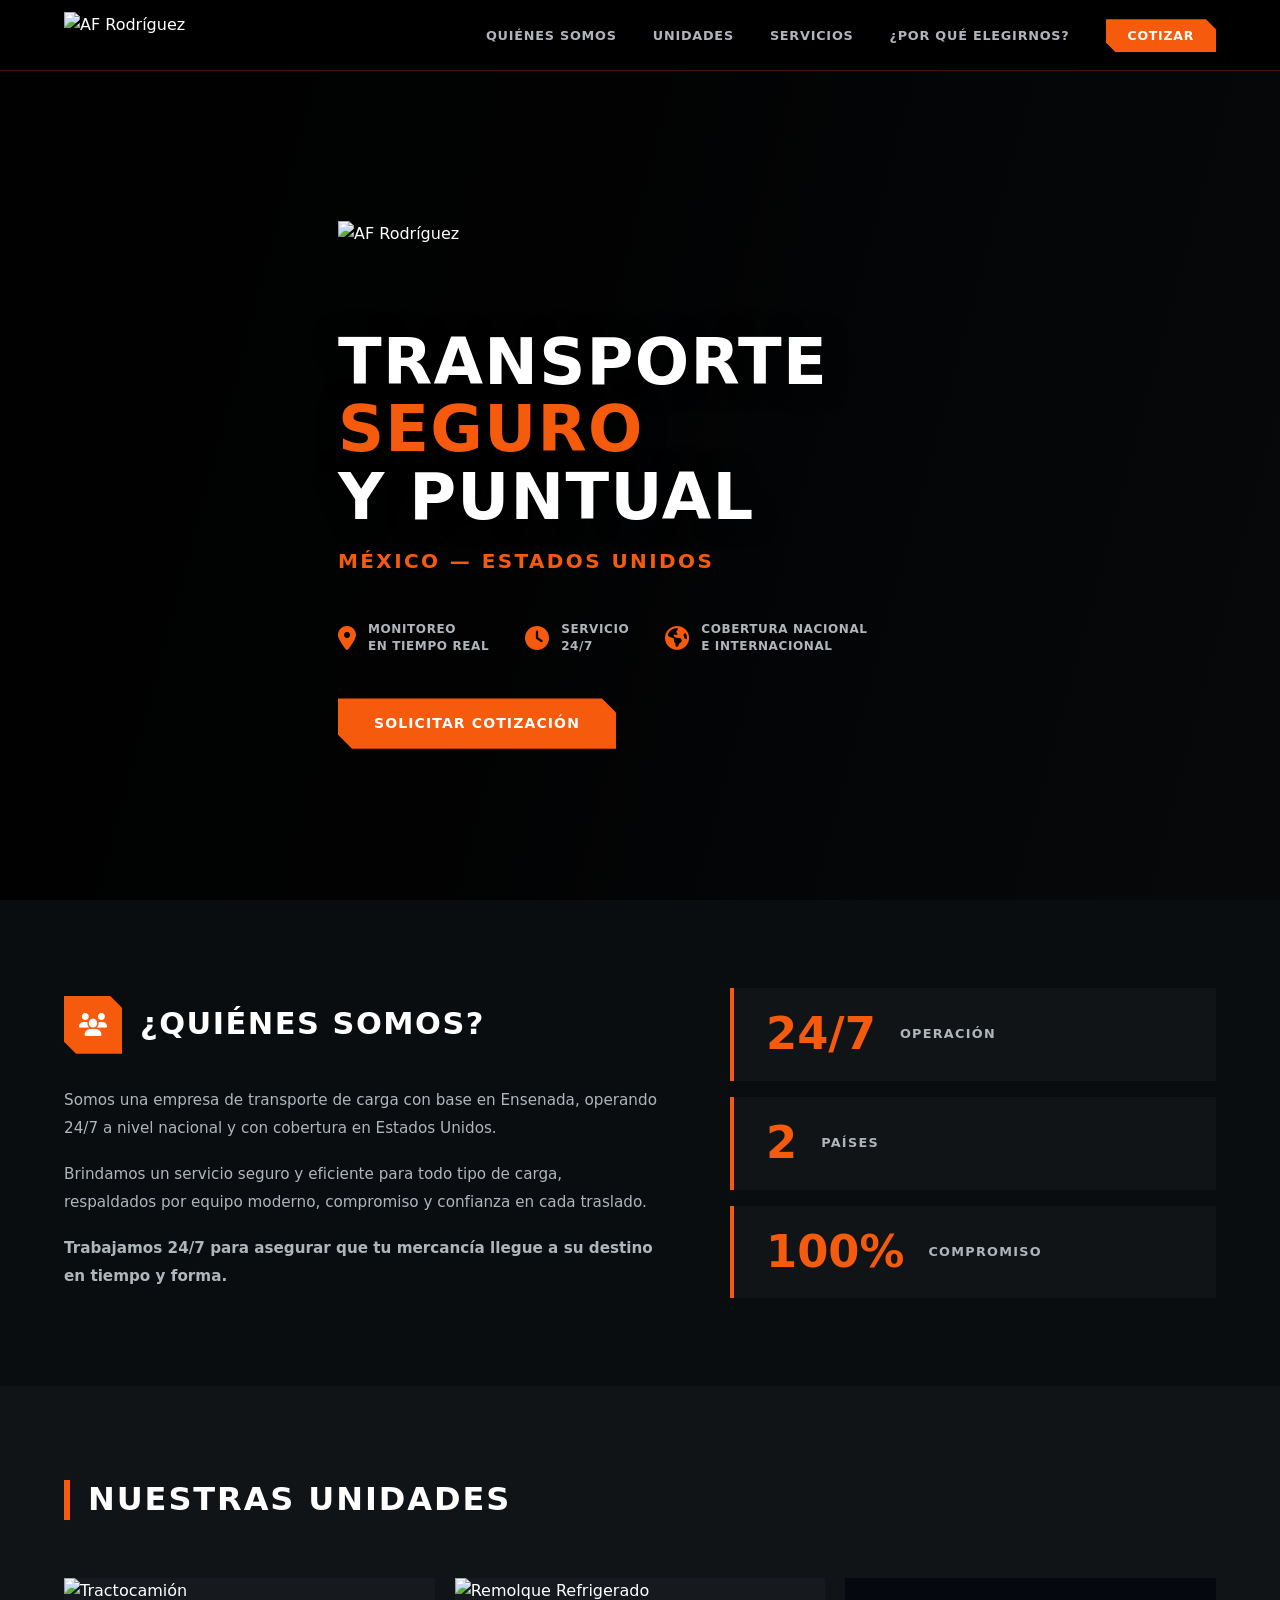
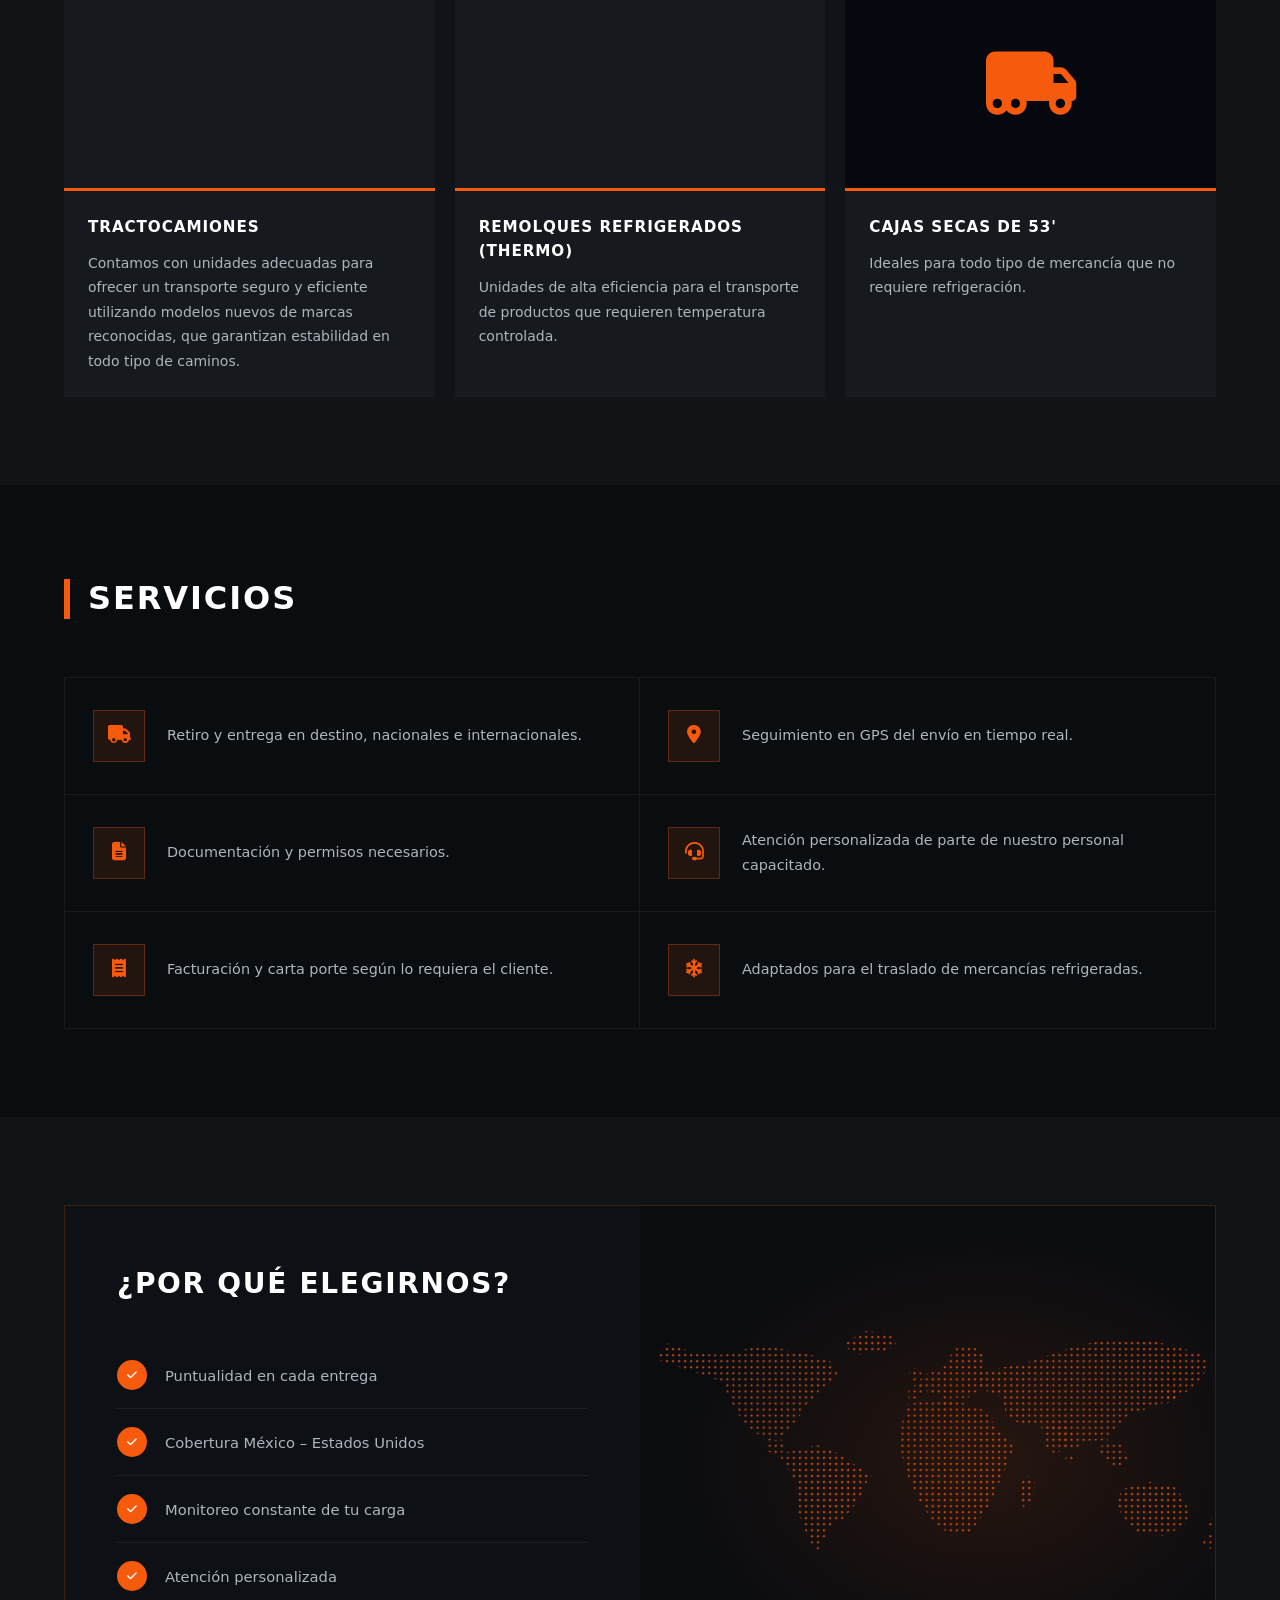
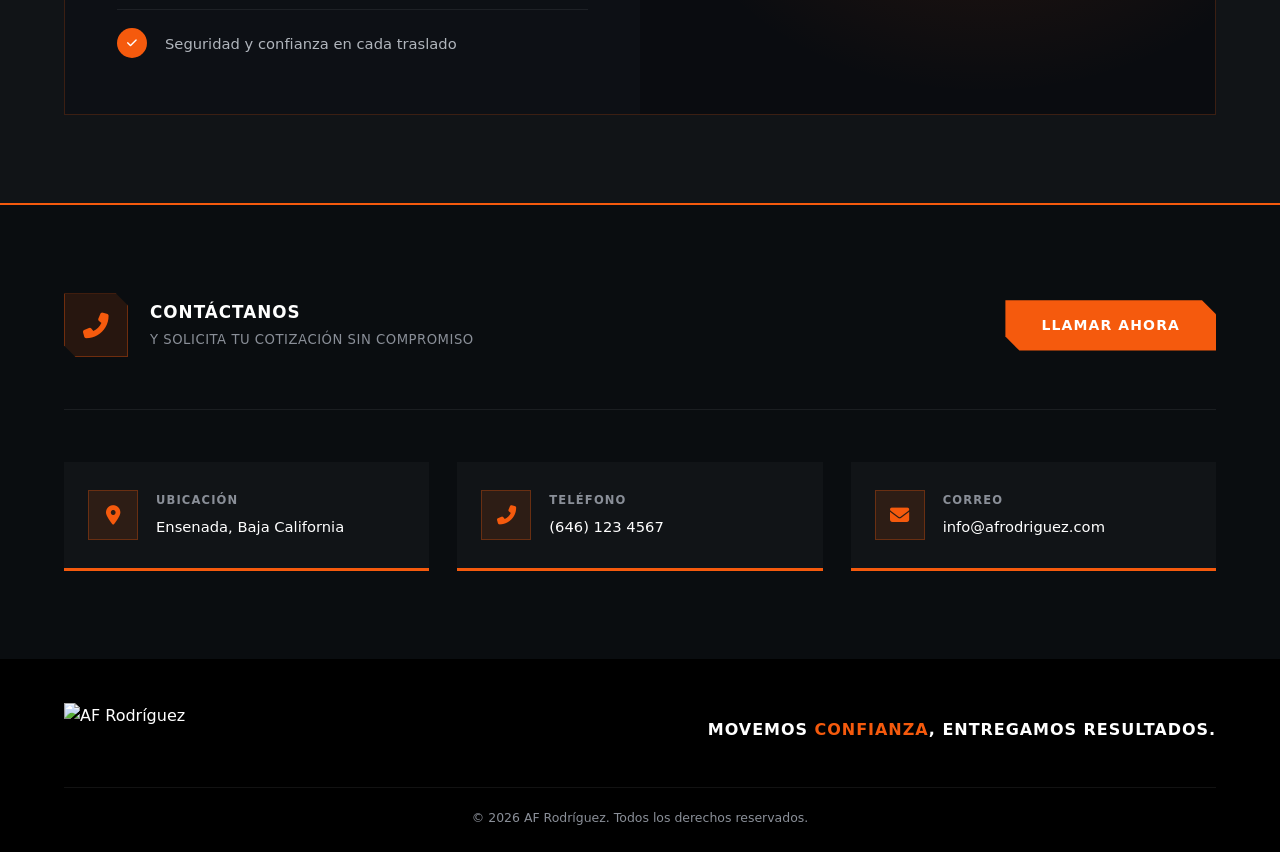
==== index.html @ e8636168 "Initial commit: landing page AF Rodríguez" ====
<!DOCTYPE html>
<html lang="es">
<head>
    <meta charset="UTF-8">
    <meta name="viewport" content="width=device-width, initial-scale=1.0">
    <title>AF Rodríguez — Transporte de Carga</title>
    <link rel="stylesheet" href="css/styles.css">
    <link rel="stylesheet" href="https://cdnjs.cloudflare.com/ajax/libs/font-awesome/6.5.0/css/all.min.css">
</head>
<body>

    <!-- NAVBAR -->
    <nav class="navbar" id="navbar">
        <div class="nav-container">
            <a href="#inicio" class="nav-logo">
                <img src="img/Logo.jpeg" alt="AF Rodríguez">
            </a>
            <button class="hamburger" id="hamburger" aria-label="Menú">
                <span></span>
                <span></span>
                <span></span>
            </button>
            <ul class="nav-links" id="navLinks">
                <li><a href="#nosotros">Quiénes Somos</a></li>
                <li><a href="#unidades">Unidades</a></li>
                <li><a href="#servicios">Servicios</a></li>
                <li><a href="#porque">¿Por qué elegirnos?</a></li>
                <li><a href="#contacto" class="nav-cta">Cotizar</a></li>
            </ul>
        </div>
    </nav>

    <!-- MOBILE DRAWER -->
    <div class="drawer-overlay" id="drawerOverlay"></div>
    <div class="drawer" id="drawer">
        <div class="drawer-header">
            <img src="img/Logo.jpeg" alt="AF Rodríguez" class="drawer-logo">
            <button class="drawer-close" id="drawerClose" aria-label="Cerrar menú">
                <i class="fas fa-times"></i>
            </button>
        </div>
        <nav class="drawer-nav">
            <a href="#inicio" class="drawer-link">Inicio</a>
            <a href="#nosotros" class="drawer-link">Quiénes Somos</a>
            <a href="#unidades" class="drawer-link">Unidades</a>
            <a href="#servicios" class="drawer-link">Servicios</a>
            <a href="#porque" class="drawer-link">¿Por qué elegirnos?</a>
        </nav>
        <div class="drawer-cta">
            <a href="#contacto" class="drawer-btn">Contacto</a>
        </div>
        <div class="drawer-social">
            <a href="tel:+16461234567" class="drawer-social-icon" aria-label="Teléfono">
                <i class="fas fa-phone"></i>
            </a>
            <a href="#" class="drawer-social-icon" aria-label="Instagram">
                <i class="fab fa-instagram"></i>
            </a>
            <a href="https://wa.me/16461234567" class="drawer-social-icon" aria-label="WhatsApp">
                <i class="fab fa-whatsapp"></i>
            </a>
        </div>
    </div>

    <!-- HERO -->
    <section class="hero" id="inicio">
        <img src="img/Camion_1.jpeg" alt="AF Rodríguez Transporte" class="hero-img">
        <div class="hero-overlay"></div>
        <div class="hero-content">
            <img src="img/Logo.jpeg" alt="AF Rodríguez" class="hero-logo fade-in">
            <h1 class="fade-in">TRANSPORTE <span class="text-orange">SEGURO</span><br>Y PUNTUAL</h1>
            <p class="hero-subtitle fade-in">México — Estados Unidos</p>
            <div class="hero-badges fade-in">
                <div class="hero-badge">
                    <i class="fas fa-map-marker-alt"></i>
                    <span>Monitoreo<br>en Tiempo Real</span>
                </div>
                <div class="hero-badge">
                    <i class="fas fa-clock"></i>
                    <span>Servicio<br>24/7</span>
                </div>
                <div class="hero-badge">
                    <i class="fas fa-globe-americas"></i>
                    <span>Cobertura Nacional<br>e Internacional</span>
                </div>
            </div>
            <a href="#contacto" class="btn-orange fade-in">Solicitar Cotización</a>
        </div>
    </section>

    <!-- QUIÉNES SOMOS -->
    <section class="section nosotros" id="nosotros">
        <div class="container">
            <div class="nosotros-grid">
                <div class="nosotros-text fade-in">
                    <div class="section-tag">
                        <div class="tag-icon"><i class="fas fa-users"></i></div>
                        <h2>¿QUIÉNES SOMOS?</h2>
                    </div>
                    <p>Somos una empresa de transporte de carga con base en Ensenada, operando 24/7 a nivel nacional y con cobertura en Estados Unidos.</p>
                    <p>Brindamos un servicio seguro y eficiente para todo tipo de carga, respaldados por equipo moderno, compromiso y confianza en cada traslado.</p>
                    <p class="text-orange"><strong>Trabajamos 24/7 para asegurar que tu mercancía llegue a su destino en tiempo y forma.</strong></p>
                </div>
                <div class="nosotros-stats fade-in">
                    <div class="stat-card">
                        <span class="stat-number">24/7</span>
                        <span class="stat-label">Operación</span>
                    </div>
                    <div class="stat-card">
                        <span class="stat-number">2</span>
                        <span class="stat-label">Países</span>
                    </div>
                    <div class="stat-card">
                        <span class="stat-number">100%</span>
                        <span class="stat-label">Compromiso</span>
                    </div>
                </div>
            </div>
        </div>
    </section>

    <!-- NUESTRAS UNIDADES -->
    <section class="section unidades" id="unidades">
        <div class="container">
            <div class="section-header-line fade-in">
                <span class="orange-bar"></span>
                <h2>NUESTRAS UNIDADES</h2>
            </div>
            <div class="unidades-grid">
                <div class="unidad-card fade-in">
                    <div class="unidad-img">
                        <img src="img/Camion_1.jpeg" alt="Tractocamión">
                    </div>
                    <div class="unidad-body">
                        <h3>TRACTOCAMIONES</h3>
                        <p>Contamos con unidades adecuadas para ofrecer un transporte seguro y eficiente utilizando modelos nuevos de marcas reconocidas, que garantizan estabilidad en todo tipo de caminos.</p>
                    </div>
                </div>
                <div class="unidad-card fade-in">
                    <div class="unidad-img">
                        <img src="img/Camion_2.jpeg" alt="Remolque Refrigerado">
                    </div>
                    <div class="unidad-body">
                        <h3>REMOLQUES REFRIGERADOS (THERMO)</h3>
                        <p>Unidades de alta eficiencia para el transporte de productos que requieren temperatura controlada.</p>
                    </div>
                </div>
                <div class="unidad-card fade-in">
                    <div class="unidad-img unidad-img-dark">
                        <i class="fas fa-truck-moving"></i>
                    </div>
                    <div class="unidad-body">
                        <h3>CAJAS SECAS DE 53'</h3>
                        <p>Ideales para todo tipo de mercancía que no requiere refrigeración.</p>
                    </div>
                </div>
            </div>
        </div>
    </section>

    <!-- SERVICIOS -->
    <section class="section servicios" id="servicios">
        <div class="container">
            <div class="section-header-line fade-in">
                <span class="orange-bar"></span>
                <h2>SERVICIOS</h2>
            </div>
            <div class="servicios-grid">
                <div class="servicio-item fade-in">
                    <div class="servicio-icon-wrap"><i class="fas fa-truck"></i></div>
                    <p>Retiro y entrega en destino, nacionales e internacionales.</p>
                </div>
                <div class="servicio-item fade-in">
                    <div class="servicio-icon-wrap"><i class="fas fa-map-marker-alt"></i></div>
                    <p>Seguimiento en GPS del envío en tiempo real.</p>
                </div>
                <div class="servicio-item fade-in">
                    <div class="servicio-icon-wrap"><i class="fas fa-file-alt"></i></div>
                    <p>Documentación y permisos necesarios.</p>
                </div>
                <div class="servicio-item fade-in">
                    <div class="servicio-icon-wrap"><i class="fas fa-headset"></i></div>
                    <p>Atención personalizada de parte de nuestro personal capacitado.</p>
                </div>
                <div class="servicio-item fade-in">
                    <div class="servicio-icon-wrap"><i class="fas fa-receipt"></i></div>
                    <p>Facturación y carta porte según lo requiera el cliente.</p>
                </div>
                <div class="servicio-item fade-in">
                    <div class="servicio-icon-wrap"><i class="fas fa-snowflake"></i></div>
                    <p>Adaptados para el traslado de mercancías refrigeradas.</p>
                </div>
            </div>
        </div>
    </section>

    <!-- POR QUÉ ELEGIRNOS -->
    <section class="section porque" id="porque">
        <div class="container">
            <div class="porque-card fade-in">
                <div class="porque-left">
                    <h2>¿POR QUÉ ELEGIRNOS?</h2>
                    <ul class="porque-list">
                        <li>
                            <span class="check-icon"><i class="fas fa-check"></i></span>
                            <span>Puntualidad en cada entrega</span>
                        </li>
                        <li>
                            <span class="check-icon"><i class="fas fa-check"></i></span>
                            <span>Cobertura México – Estados Unidos</span>
                        </li>
                        <li>
                            <span class="check-icon"><i class="fas fa-check"></i></span>
                            <span>Monitoreo constante de tu carga</span>
                        </li>
                        <li>
                            <span class="check-icon"><i class="fas fa-check"></i></span>
                            <span>Atención personalizada</span>
                        </li>
                        <li>
                            <span class="check-icon"><i class="fas fa-check"></i></span>
                            <span>Seguridad y confianza en cada traslado</span>
                        </li>
                    </ul>
                </div>
                <div class="porque-right">
                    <div class="map-glow"></div>
                    <svg class="world-map" viewBox="0 0 1000 500" xmlns="http://www.w3.org/2000/svg" aria-hidden="true">
                        <defs>
                            <pattern id="dotPattern" x="0" y="0" width="10" height="10" patternUnits="userSpaceOnUse">
                                <circle cx="3" cy="3" r="2" fill="#f55a0d"/>
                            </pattern>
                        </defs>
                        <!-- North America -->
                        <path fill="url(#dotPattern)" d="M42,78 L64,53 L111,70 L155,72 L222,56 L300,72 L333,83 L347,106 L319,128 L295,155 L277,181 L255,206 L230,215 L208,200 L195,190 L172,158 L155,117 Z"/>
                        <!-- Central America bridge -->
                        <path fill="url(#dotPattern)" d="M230,215 L252,212 L262,228 L248,238 L228,232 Z"/>
                        <!-- South America -->
                        <path fill="url(#dotPattern)" d="M248,238 L278,228 L314,222 L341,233 L402,272 L394,283 L380,314 L355,344 L339,347 L311,400 L295,372 L280,333 L275,280 L260,256 Z"/>
                        <!-- Greenland -->
                        <path fill="url(#dotPattern)" d="M355,56 L389,33 L430,36 L444,56 L416,69 L375,72 Z"/>
                        <!-- UK/Ireland -->
                        <path fill="url(#dotPattern)" d="M463,100 L478,92 L486,106 L472,117 Z"/>
                        <!-- Europe (main) -->
                        <path fill="url(#dotPattern)" d="M475,128 L486,106 L505,100 L520,92 L540,62 L568,58 L590,70 L586,83 L583,100 L592,117 L583,128 L561,144 L544,144 L520,135 L500,136 L486,128 Z"/>
                        <!-- Iberian Peninsula -->
                        <path fill="url(#dotPattern)" d="M463,128 L478,120 L490,128 L478,148 L463,148 Z"/>
                        <!-- Italian/Balkan peninsula -->
                        <path fill="url(#dotPattern)" d="M519,136 L533,136 L536,155 L525,162 L514,152 Z"/>
                        <!-- Africa -->
                        <path fill="url(#dotPattern)" d="M460,155 L490,148 L540,148 L589,164 L619,208 L641,219 L625,256 L611,289 L597,320 L565,368 L535,372 L505,350 L480,314 L458,264 L448,222 L453,180 Z"/>
                        <!-- Madagascar -->
                        <path fill="url(#dotPattern)" d="M648,286 L660,272 L672,283 L670,316 L654,325 L645,308 Z"/>
                        <!-- Asia (main body) -->
                        <path fill="url(#dotPattern)" d="M583,100 L625,92 L666,83 L740,58 L777,50 L870,50 L944,69 L960,88 L944,120 L908,144 L869,158 L827,172 L805,195 L791,214 L764,214 L727,233 L705,200 L682,188 L652,188 L625,175 L619,144 L583,128 Z"/>
                        <!-- Indian subcontinent -->
                        <path fill="url(#dotPattern)" d="M682,188 L708,183 L722,183 L735,205 L722,228 L705,236 L688,222 Z"/>
                        <!-- Southeast Asia / Indochina -->
                        <path fill="url(#dotPattern)" d="M791,214 L816,220 L827,244 L810,261 L789,248 L778,228 Z"/>
                        <!-- Japan -->
                        <path fill="url(#dotPattern)" d="M883,136 L895,125 L908,133 L906,148 L891,153 Z"/>
                        <!-- Sri Lanka -->
                        <path fill="url(#dotPattern)" d="M722,244 L730,236 L736,244 L730,255 Z"/>
                        <!-- Australia -->
                        <path fill="url(#dotPattern)" d="M816,295 L864,283 L905,292 L922,316 L930,344 L916,358 L885,372 L847,369 L820,347 L808,319 Z"/>
                        <!-- New Zealand (North) -->
                        <path fill="url(#dotPattern)" d="M958,355 L966,341 L975,350 L969,366 Z"/>
                        <!-- New Zealand (South) -->
                        <path fill="url(#dotPattern)" d="M953,375 L963,369 L972,380 L963,394 L950,386 Z"/>
                    </svg>
                </div>
            </div>
        </div>
    </section>

    <!-- CONTACTO -->
    <section class="section contacto" id="contacto">
        <div class="container">
            <div class="contacto-top fade-in">
                <div class="contacto-tag">
                    <div class="contacto-tag-icon"><i class="fas fa-phone-alt"></i></div>
                    <div>
                        <strong>CONTÁCTANOS</strong>
                        <span>Y solicita tu cotización sin compromiso</span>
                    </div>
                </div>
                <a href="tel:+16461234567" class="btn-orange">Llamar Ahora</a>
            </div>
            <div class="contacto-grid">
                <div class="contacto-item fade-in">
                    <div class="contacto-icon"><i class="fas fa-map-marker-alt"></i></div>
                    <div>
                        <strong>UBICACIÓN</strong>
                        <span>Ensenada, Baja California</span>
                    </div>
                </div>
                <div class="contacto-item fade-in">
                    <div class="contacto-icon"><i class="fas fa-phone-alt"></i></div>
                    <div>
                        <strong>TELÉFONO</strong>
                        <a href="tel:+16461234567">(646) 123 4567</a>
                    </div>
                </div>
                <div class="contacto-item fade-in">
                    <div class="contacto-icon"><i class="fas fa-envelope"></i></div>
                    <div>
                        <strong>CORREO</strong>
                        <a href="mailto:info@afrodriguez.com">info@afrodriguez.com</a>
                    </div>
                </div>
            </div>
        </div>
    </section>

    <!-- FOOTER -->
    <footer class="footer">
        <div class="container">
            <div class="footer-content">
                <img src="img/Logo.jpeg" alt="AF Rodríguez" class="footer-logo">
                <p class="footer-slogan">MOVEMOS <span class="text-orange">CONFIANZA</span>, ENTREGAMOS RESULTADOS.</p>
            </div>
            <div class="footer-bottom">
                <p>© 2026 AF Rodríguez. Todos los derechos reservados.</p>
            </div>
        </div>
    </footer>

    <script src="js/script.js"></script>
</body>
</html>
---- css/styles.css ----
/* ===========================
   VARIABLES & RESET
=========================== */
:root {
    --bg-dark: #0a0d10;
    --bg-black: #000000;
    --bg-card: #111417;
    --bg-card2: #161a1f;
    --orange: #f55a0d;
    --orange-dark: #d94d0b;
    --white: #ffffff;
    --gray: #8a8f98;
    --gray-light: #b0b5bc;
}

*, *::before, *::after {
    margin: 0;
    padding: 0;
    box-sizing: border-box;
}

html {
    scroll-behavior: smooth;
}

body {
    font-family: 'Segoe UI', system-ui, -apple-system, sans-serif;
    background-color: var(--bg-dark);
    color: var(--white);
    line-height: 1.6;
    overflow-x: hidden;
    max-width: 100vw;
}

img { max-width: 100%; display: block; }
a { text-decoration: none; color: inherit; }
ul { list-style: none; }

html, body {
    overflow-x: hidden;
}

body.no-scroll {
    position: fixed;
    width: 100%;
    overflow-y: scroll;
}

section, footer, nav {
    max-width: 100vw;
    overflow-x: hidden;
}

/* ===========================
   UTILITIES
=========================== */
.container {
    max-width: 1200px;
    margin: 0 auto;
    padding: 0 24px;
}

.section {
    padding: 88px 0;
}

.text-orange { color: var(--orange); }

.btn-orange {
    display: inline-block;
    background: var(--orange);
    color: var(--white);
    padding: 14px 36px;
    font-size: 0.875rem;
    font-weight: 700;
    letter-spacing: 0.08em;
    text-transform: uppercase;
    border: none;
    cursor: pointer;
    transition: background 0.2s, transform 0.2s, box-shadow 0.2s;
    clip-path: polygon(0 0, calc(100% - 14px) 0, 100% 14px, 100% 100%, 14px 100%, 0 calc(100% - 14px));
}

.btn-orange:hover {
    background: var(--orange-dark);
    transform: translateY(-2px);
    box-shadow: 0 8px 24px rgba(245, 90, 13, 0.35);
}

.section-header-line {
    display: flex;
    align-items: center;
    gap: 18px;
    margin-bottom: 52px;
}

.section-header-line h2 {
    font-size: 2rem;
    font-weight: 900;
    letter-spacing: 0.06em;
}

.orange-bar {
    display: block;
    width: 6px;
    height: 40px;
    background: var(--orange);
    flex-shrink: 0;
}

/* ===========================
   ANIMATIONS
=========================== */
.fade-in {
    opacity: 0;
    transform: translateY(28px);
    transition: opacity 0.7s ease, transform 0.7s ease;
}

.fade-in.visible {
    opacity: 1;
    transform: translateY(0);
}

/* ===========================
   NAVBAR
=========================== */
.navbar {
    position: fixed;
    top: 0;
    left: 0;
    right: 0;
    z-index: 1000;
    background: rgba(0, 0, 0, 0.92);
    backdrop-filter: blur(10px);
    border-bottom: 1px solid rgba(245, 90, 13, 0.25);
    transition: all 0.3s;
}

.navbar.scrolled {
    background: rgba(0, 0, 0, 0.98);
    box-shadow: 0 4px 24px rgba(0, 0, 0, 0.6);
}

.nav-container {
    max-width: 1200px;
    margin: 0 auto;
    padding: 0 24px;
    height: 70px;
    display: flex;
    align-items: center;
    justify-content: space-between;
}

.nav-logo img {
    height: 46px;
    width: auto;
    object-fit: contain;
}

.nav-links {
    display: flex;
    align-items: center;
    gap: 36px;
}

.nav-links a {
    font-size: 0.8rem;
    font-weight: 600;
    letter-spacing: 0.06em;
    text-transform: uppercase;
    color: var(--gray-light);
    transition: color 0.2s;
    position: relative;
}

.nav-links a::after {
    content: '';
    position: absolute;
    bottom: -4px;
    left: 0;
    width: 0;
    height: 2px;
    background: var(--orange);
    transition: width 0.2s;
}

.nav-links a:hover { color: var(--white); }
.nav-links a:hover::after { width: 100%; }

.nav-links .nav-cta {
    background: var(--orange);
    color: var(--white);
    padding: 9px 22px;
    font-size: 0.78rem;
    clip-path: polygon(0 0, calc(100% - 10px) 0, 100% 10px, 100% 100%, 10px 100%, 0 calc(100% - 10px));
    transition: background 0.2s, box-shadow 0.2s;
}

.nav-links .nav-cta::after { display: none; }

.nav-links .nav-cta:hover {
    background: var(--orange-dark);
    color: var(--white);
    box-shadow: 0 4px 16px rgba(245, 90, 13, 0.4);
}

.hamburger {
    display: none;
    flex-direction: column;
    gap: 6px;
    background: none;
    border: none;
    cursor: pointer;
    padding: 4px;
    z-index: 10;
}

.hamburger span {
    display: block;
    width: 26px;
    height: 2px;
    background: var(--white);
    transition: all 0.3s;
    transform-origin: center;
}

.hamburger.active span:nth-child(1) { transform: rotate(45deg) translate(5px, 6px); }
.hamburger.active span:nth-child(2) { opacity: 0; transform: scaleX(0); }
.hamburger.active span:nth-child(3) { transform: rotate(-45deg) translate(5px, -6px); }

/* ===========================
   HERO
=========================== */
.hero {
    position: relative;
    height: 100vh;
    min-height: 620px;
    overflow: hidden;
    display: flex;
    align-items: center;
}

.hero-img {
    position: absolute;
    inset: 0;
    width: 100%;
    height: 100%;
    object-fit: cover;
    object-position: center 40%;
}

.hero-overlay {
    position: absolute;
    inset: 0;
    background: linear-gradient(
        105deg,
        rgba(0, 0, 0, 0.95) 0%,
        rgba(0, 0, 0, 0.82) 45%,
        rgba(0, 0, 0, 0.35) 100%
    );
}

.hero-content {
    position: relative;
    z-index: 2;
    width: 100%;
    max-width: 1200px;
    margin: 0 auto;
    padding: 0 24px;
    padding-top: 70px;
    max-width: 700px;
    padding-left: 48px;
}

.hero-logo {
    height: 80px;
    width: auto;
    object-fit: contain;
    margin-bottom: 28px;
}

.hero-content h1 {
    font-size: clamp(2.4rem, 5vw, 4.8rem);
    font-weight: 900;
    line-height: 1.05;
    letter-spacing: 0.02em;
    margin-bottom: 14px;
    text-shadow: 0 2px 24px rgba(0, 0, 0, 0.6);
}

.hero-subtitle {
    font-size: 1.25rem;
    font-weight: 700;
    color: var(--orange);
    letter-spacing: 0.12em;
    text-transform: uppercase;
    margin-bottom: 44px;
}

.hero-badges {
    display: flex;
    gap: 36px;
    margin-bottom: 44px;
    flex-wrap: wrap;
}

.hero-badge {
    display: flex;
    align-items: center;
    gap: 12px;
}

.hero-badge i {
    color: var(--orange);
    font-size: 1.5rem;
    flex-shrink: 0;
}

.hero-badge span {
    font-size: 0.75rem;
    font-weight: 700;
    text-transform: uppercase;
    letter-spacing: 0.05em;
    line-height: 1.4;
    color: var(--gray-light);
}

/* ===========================
   QUIÉNES SOMOS
=========================== */
.nosotros {
    background: var(--bg-dark);
}

.nosotros-grid {
    display: grid;
    grid-template-columns: 1.1fr 0.9fr;
    gap: 72px;
    align-items: center;
}

.section-tag {
    display: flex;
    align-items: center;
    gap: 18px;
    margin-bottom: 32px;
}

.tag-icon {
    width: 58px;
    height: 58px;
    background: var(--orange);
    display: flex;
    align-items: center;
    justify-content: center;
    font-size: 1.4rem;
    flex-shrink: 0;
    clip-path: polygon(0 0, calc(100% - 12px) 0, 100% 12px, 100% 100%, 12px 100%, 0 calc(100% - 12px));
}

.section-tag h2 {
    font-size: 1.9rem;
    font-weight: 900;
    letter-spacing: 0.05em;
}

.nosotros-text p {
    color: var(--gray-light);
    margin-bottom: 18px;
    line-height: 1.85;
    font-size: 0.95rem;
}

.nosotros-text p:last-child { margin-bottom: 0; }

.nosotros-stats {
    display: flex;
    flex-direction: column;
    gap: 16px;
}

.stat-card {
    background: var(--bg-card);
    border-left: 4px solid var(--orange);
    padding: 24px 32px;
    display: flex;
    align-items: center;
    gap: 24px;
    transition: transform 0.2s, box-shadow 0.2s;
}

.stat-card:hover {
    transform: translateX(6px);
    box-shadow: -4px 0 0 var(--orange), 4px 0 20px rgba(245, 90, 13, 0.1);
}

.stat-number {
    font-size: 2.8rem;
    font-weight: 900;
    color: var(--orange);
    line-height: 1;
    font-variant-numeric: tabular-nums;
}

.stat-label {
    font-size: 0.8rem;
    font-weight: 700;
    text-transform: uppercase;
    letter-spacing: 0.1em;
    color: var(--gray-light);
}

/* ===========================
   NUESTRAS UNIDADES
=========================== */
.unidades {
    background: var(--bg-card);
}

.unidades-grid {
    display: grid;
    grid-template-columns: repeat(3, 1fr);
    gap: 20px;
}

.unidad-card {
    background: var(--bg-card2);
    overflow: hidden;
    transition: transform 0.3s, box-shadow 0.3s;
}

.unidad-card:hover {
    transform: translateY(-6px);
    box-shadow: 0 12px 36px rgba(0, 0, 0, 0.4);
}

.unidad-img {
    height: 210px;
    overflow: hidden;
}

.unidad-img img {
    width: 100%;
    height: 100%;
    object-fit: cover;
    transition: transform 0.5s;
}

.unidad-card:hover .unidad-img img {
    transform: scale(1.06);
}

.unidad-img-dark {
    background: #060810;
    display: flex;
    align-items: center;
    justify-content: center;
    font-size: 4.5rem;
    color: var(--orange);
}

.unidad-body {
    padding: 24px;
    border-top: 3px solid var(--orange);
}

.unidad-body h3 {
    font-size: 0.95rem;
    font-weight: 800;
    letter-spacing: 0.06em;
    margin-bottom: 12px;
    color: var(--white);
}

.unidad-body p {
    font-size: 0.875rem;
    color: var(--gray-light);
    line-height: 1.75;
}

/* ===========================
   SERVICIOS
=========================== */
.servicios {
    background: var(--bg-dark);
}

.servicios-grid {
    display: grid;
    grid-template-columns: repeat(2, 1fr);
    border: 1px solid rgba(255, 255, 255, 0.06);
}

.servicio-item {
    display: flex;
    align-items: center;
    gap: 22px;
    padding: 32px 28px;
    border-bottom: 1px solid rgba(255, 255, 255, 0.06);
    border-right: 1px solid rgba(255, 255, 255, 0.06);
    transition: background 0.25s;
}

.servicio-item:hover {
    background: rgba(245, 90, 13, 0.05);
}

.servicio-item:nth-child(even) { border-right: none; }
.servicio-item:nth-last-child(-n+2) { border-bottom: none; }

.servicio-icon-wrap {
    width: 52px;
    height: 52px;
    background: rgba(245, 90, 13, 0.1);
    border: 1px solid rgba(245, 90, 13, 0.3);
    display: flex;
    align-items: center;
    justify-content: center;
    font-size: 1.15rem;
    color: var(--orange);
    flex-shrink: 0;
    transition: background 0.2s, border-color 0.2s;
}

.servicio-item:hover .servicio-icon-wrap {
    background: rgba(245, 90, 13, 0.2);
    border-color: var(--orange);
}

.servicio-item p {
    font-size: 0.9rem;
    color: var(--gray-light);
    line-height: 1.7;
}

/* ===========================
   POR QUÉ ELEGIRNOS
=========================== */
.porque {
    background: var(--bg-card);
}

.porque-card {
    background: #0d1015;
    border: 1px solid rgba(245, 90, 13, 0.2);
    display: grid;
    grid-template-columns: 1fr 1fr;
    overflow: hidden;
    min-height: 380px;
}

.porque-left {
    padding: 56px 52px;
    position: relative;
    z-index: 2;
}

.porque-left h2 {
    font-size: 1.75rem;
    font-weight: 900;
    letter-spacing: 0.06em;
    margin-bottom: 36px;
    color: var(--white);
}

.porque-list {
    display: flex;
    flex-direction: column;
    gap: 0;
}

.porque-list li {
    display: flex;
    align-items: center;
    gap: 18px;
    font-size: 0.92rem;
    color: var(--gray-light);
    padding: 18px 0;
    border-bottom: 1px solid rgba(255, 255, 255, 0.07);
}

.porque-list li:last-child {
    border-bottom: none;
    padding-bottom: 0;
}

.check-icon {
    width: 30px;
    height: 30px;
    background: var(--orange);
    border-radius: 50%;
    display: flex;
    align-items: center;
    justify-content: center;
    font-size: 0.7rem;
    color: var(--white);
    flex-shrink: 0;
}

.porque-right {
    position: relative;
    overflow: hidden;
    display: flex;
    align-items: center;
    justify-content: center;
    background: #0a0c10;
}

.map-glow {
    position: absolute;
    inset: 0;
    background: radial-gradient(ellipse at 60% 50%, rgba(245, 90, 13, 0.12) 0%, transparent 65%);
    pointer-events: none;
}

.world-map {
    width: 105%;
    height: 105%;
    position: absolute;
    top: -2%;
    left: -2%;
    opacity: 0.75;
}

/* ===========================
   CONTACTO
=========================== */
.contacto {
    background: var(--bg-dark);
    border-top: 2px solid var(--orange);
}

.contacto-top {
    display: flex;
    align-items: center;
    justify-content: space-between;
    padding-bottom: 52px;
    border-bottom: 1px solid rgba(255, 255, 255, 0.07);
    margin-bottom: 52px;
    flex-wrap: wrap;
    gap: 28px;
}

.contacto-tag {
    display: flex;
    align-items: center;
    gap: 22px;
}

.contacto-tag-icon {
    width: 64px;
    height: 64px;
    background: rgba(245, 90, 13, 0.12);
    border: 1px solid rgba(245, 90, 13, 0.35);
    display: flex;
    align-items: center;
    justify-content: center;
    font-size: 1.6rem;
    color: var(--orange);
    flex-shrink: 0;
    clip-path: polygon(0 0, calc(100% - 12px) 0, 100% 12px, 100% 100%, 12px 100%, 0 calc(100% - 12px));
}

.contacto-tag strong {
    display: block;
    font-size: 1.05rem;
    font-weight: 900;
    letter-spacing: 0.06em;
    text-transform: uppercase;
}

.contacto-tag span {
    font-size: 0.825rem;
    color: var(--gray);
    text-transform: uppercase;
    letter-spacing: 0.04em;
}

.contacto-grid {
    display: grid;
    grid-template-columns: repeat(3, 1fr);
    gap: 28px;
}

.contacto-item {
    display: flex;
    align-items: center;
    gap: 18px;
    padding: 28px 24px;
    background: var(--bg-card);
    border-bottom: 3px solid var(--orange);
    transition: transform 0.2s;
}

.contacto-item:hover { transform: translateY(-3px); }

.contacto-icon {
    width: 50px;
    height: 50px;
    background: rgba(245, 90, 13, 0.12);
    border: 1px solid rgba(245, 90, 13, 0.3);
    display: flex;
    align-items: center;
    justify-content: center;
    font-size: 1.2rem;
    color: var(--orange);
    flex-shrink: 0;
}

.contacto-item strong {
    display: block;
    font-size: 0.72rem;
    font-weight: 700;
    letter-spacing: 0.1em;
    text-transform: uppercase;
    color: var(--gray);
    margin-bottom: 5px;
}

.contacto-item span,
.contacto-item a {
    font-size: 0.92rem;
    color: var(--white);
    font-weight: 500;
    transition: color 0.2s;
}

.contacto-item a:hover { color: var(--orange); }

/* ===========================
   FOOTER
=========================== */
.footer {
    background: var(--bg-black);
    padding: 44px 0 24px;
}

.footer-content {
    display: flex;
    align-items: center;
    justify-content: space-between;
    padding-bottom: 32px;
    border-bottom: 1px solid rgba(255, 255, 255, 0.07);
    margin-bottom: 20px;
    flex-wrap: wrap;
    gap: 20px;
}

.footer-logo {
    height: 52px;
    width: auto;
    object-fit: contain;
}

.footer-slogan {
    font-size: 1rem;
    font-weight: 800;
    letter-spacing: 0.06em;
    text-transform: uppercase;
}

.footer-bottom p {
    font-size: 0.78rem;
    color: var(--gray);
    text-align: center;
}

/* ===========================
   RESPONSIVE — TABLET
=========================== */
@media (max-width: 1024px) {
    .nosotros-grid {
        grid-template-columns: 1fr;
        gap: 48px;
    }

    .nosotros-stats {
        flex-direction: row;
        gap: 16px;
    }

    .stat-card {
        flex: 1;
        flex-direction: column;
        text-align: center;
        gap: 8px;
        padding: 20px 16px;
    }

    .unidades-grid {
        grid-template-columns: 1fr 1fr;
    }

    .porque-card {
        grid-template-columns: 1fr;
    }

    .porque-right {
        height: 260px;
    }

    .contacto-grid {
        grid-template-columns: 1fr;
        max-width: 480px;
    }
}

/* ===========================
   MOBILE DRAWER
=========================== */
.drawer-overlay {
    display: none;
    position: fixed;
    inset: 0;
    background: rgba(0, 0, 0, 0.6);
    z-index: 1100;
    opacity: 0;
    transition: opacity 0.35s ease;
    backdrop-filter: blur(3px);
}

.drawer-overlay.active {
    opacity: 1;
}

.drawer {
    position: fixed;
    top: 0;
    right: 0;
    width: 300px;
    max-width: 85vw;
    height: 100vh;
    background: #0d1015;
    z-index: 1200;
    display: flex;
    flex-direction: column;
    transform: translateX(100%);
    transition: transform 0.4s cubic-bezier(0.4, 0, 0.2, 1);
    border-left: 1px solid rgba(245, 90, 13, 0.2);
    overflow-y: auto;
    overflow-x: hidden;
}

.drawer.open {
    transform: translateX(0);
}

.drawer-header {
    display: flex;
    align-items: center;
    justify-content: space-between;
    padding: 24px 24px 28px;
    border-bottom: 1px solid rgba(255, 255, 255, 0.07);
}

.drawer-logo {
    height: 48px;
    width: auto;
    object-fit: contain;
}

.drawer-close {
    width: 36px;
    height: 36px;
    background: rgba(255, 255, 255, 0.06);
    border: 1px solid rgba(255, 255, 255, 0.1);
    border-radius: 50%;
    color: var(--white);
    font-size: 1rem;
    display: flex;
    align-items: center;
    justify-content: center;
    cursor: pointer;
    transition: background 0.2s, border-color 0.2s;
    flex-shrink: 0;
}

.drawer-close:hover {
    background: rgba(245, 90, 13, 0.15);
    border-color: rgba(245, 90, 13, 0.4);
    color: var(--orange);
}

.drawer-nav {
    display: flex;
    flex-direction: column;
    padding: 12px 0;
}

.drawer-link {
    display: block;
    padding: 18px 28px;
    font-size: 1rem;
    font-weight: 600;
    color: var(--gray-light);
    letter-spacing: 0.02em;
    border-bottom: 1px solid rgba(255, 255, 255, 0.05);
    transition: color 0.2s, padding-left 0.2s;
}

.drawer-link:hover {
    color: var(--white);
    padding-left: 36px;
}

.drawer-cta {
    padding: 20px 24px 16px;
}

.drawer-btn {
    display: block;
    text-align: center;
    background: var(--orange);
    color: var(--white);
    padding: 15px 24px;
    font-size: 1rem;
    font-weight: 700;
    letter-spacing: 0.06em;
    text-transform: uppercase;
    border-radius: 2px;
    transition: background 0.2s, box-shadow 0.2s;
}

.drawer-btn:hover {
    background: var(--orange-dark);
    box-shadow: 0 4px 20px rgba(245, 90, 13, 0.4);
}

.drawer-social {
    display: flex;
    align-items: center;
    justify-content: center;
    gap: 16px;
    padding: 16px 24px 28px;
    border-top: 1px solid rgba(255, 255, 255, 0.07);
}

.drawer-social-icon {
    width: 44px;
    height: 44px;
    border: 1px solid rgba(255, 255, 255, 0.15);
    border-radius: 50%;
    display: flex;
    align-items: center;
    justify-content: center;
    font-size: 1.05rem;
    color: var(--gray-light);
    transition: color 0.2s, border-color 0.2s, background 0.2s;
}

.drawer-social-icon:hover {
    color: var(--orange);
    border-color: var(--orange);
    background: rgba(245, 90, 13, 0.1);
}

/* ===========================
   RESPONSIVE — MOBILE
=========================== */
@media (max-width: 768px) {
    .section { padding: 64px 0; }

    /* Navbar */
    .hamburger { display: flex; }

    .nav-links {
        display: none;
    }

    /* Hero */
    .hero-content {
        padding-left: 24px;
        padding-right: 24px;
        max-width: 100%;
    }

    .hero-logo { height: 60px; }

    .hero-content h1 { font-size: 2rem; }
    .hero-subtitle { font-size: 1rem; }

    .hero-badges {
        gap: 20px;
        flex-direction: column;
    }

    /* Nosotros */
    .nosotros-stats { flex-direction: column; }

    .section-tag h2 { font-size: 1.5rem; }

    /* Unidades */
    .unidades-grid { grid-template-columns: 1fr; }

    /* Servicios */
    .servicios-grid { grid-template-columns: 1fr; }

    .servicio-item:nth-child(even) {
        border-right: 1px solid rgba(255, 255, 255, 0.06);
    }

    .servicio-item:nth-last-child(-n+2) {
        border-bottom: 1px solid rgba(255, 255, 255, 0.06);
    }

    .servicio-item:last-child { border-bottom: none; }

    /* Porque */
    .porque-left { padding: 40px 28px; }
    .porque-right { height: 200px; }

    /* Contacto */
    .contacto-top {
        flex-direction: column;
        align-items: flex-start;
    }

    .contacto-grid { grid-template-columns: 1fr; }

    /* Footer */
    .footer-content {
        flex-direction: column;
        align-items: center;
        text-align: center;
    }

    .section-header-line h2 { font-size: 1.5rem; }
}
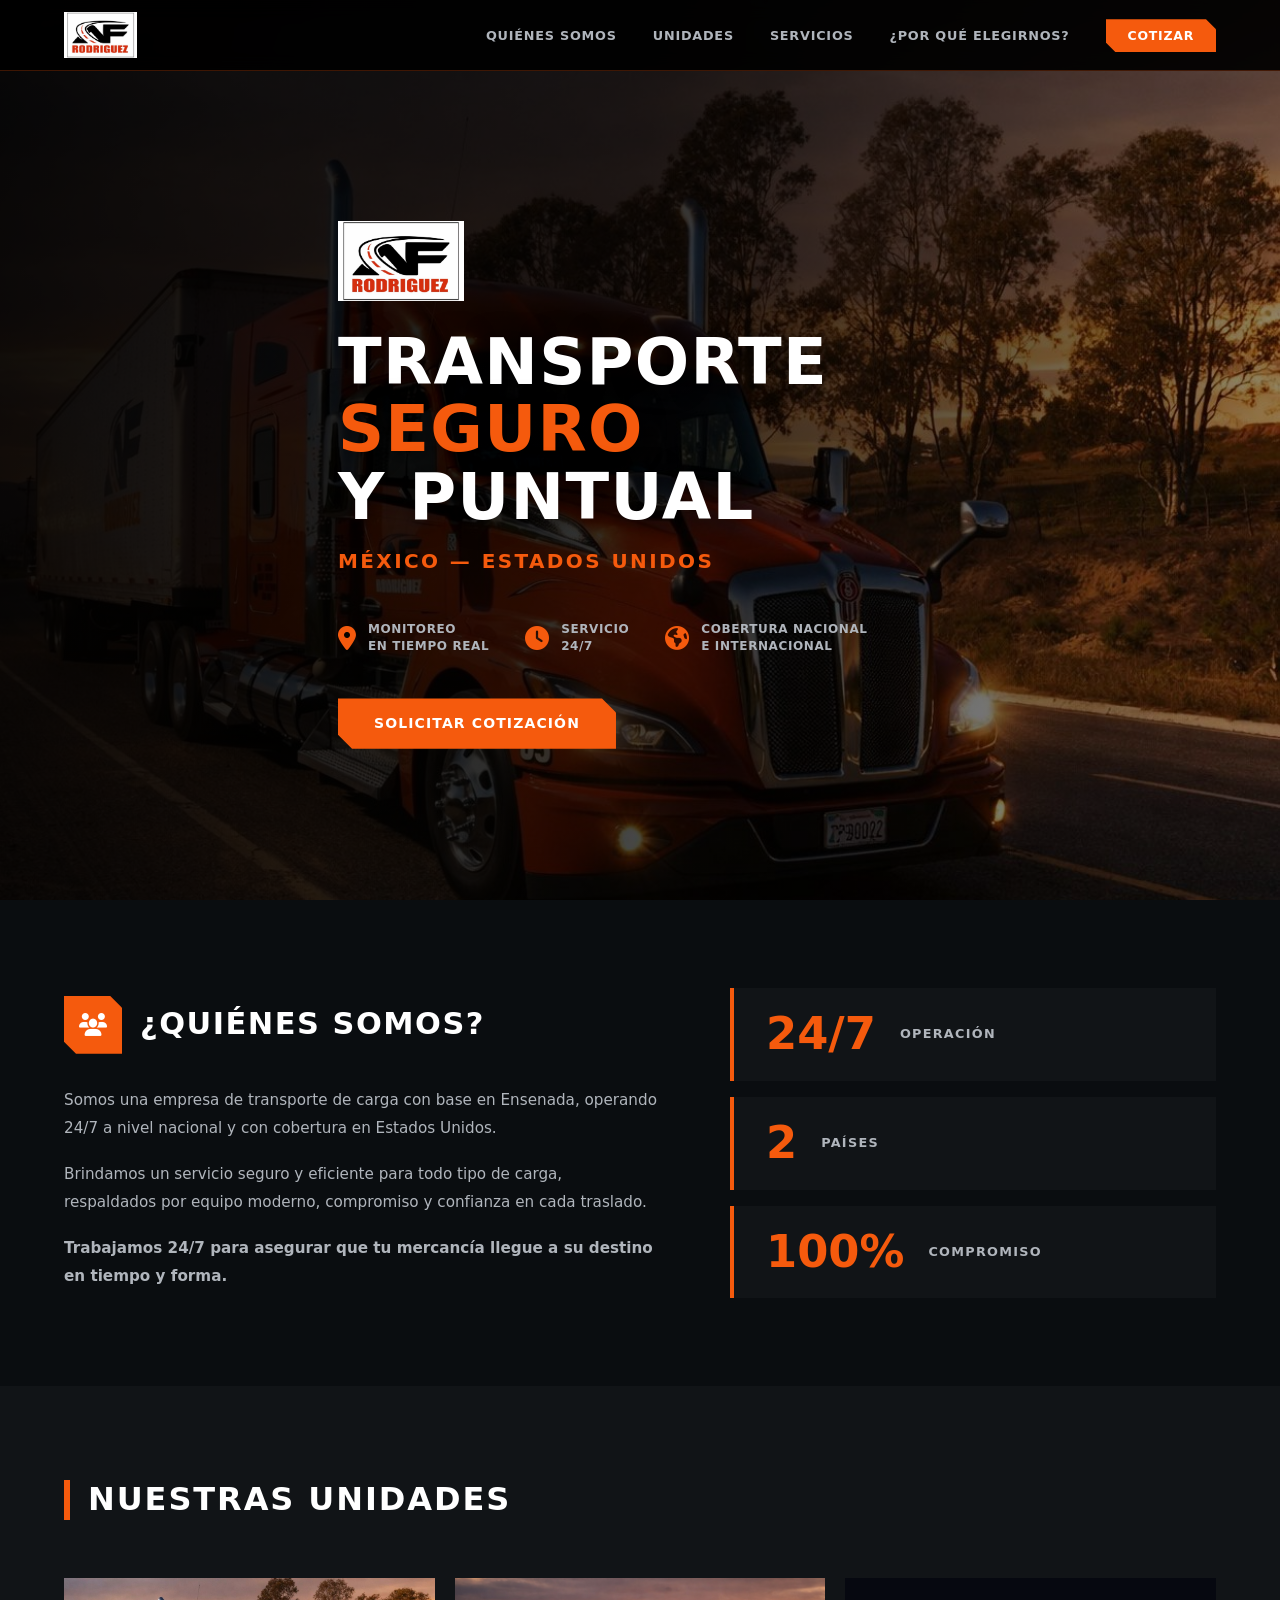
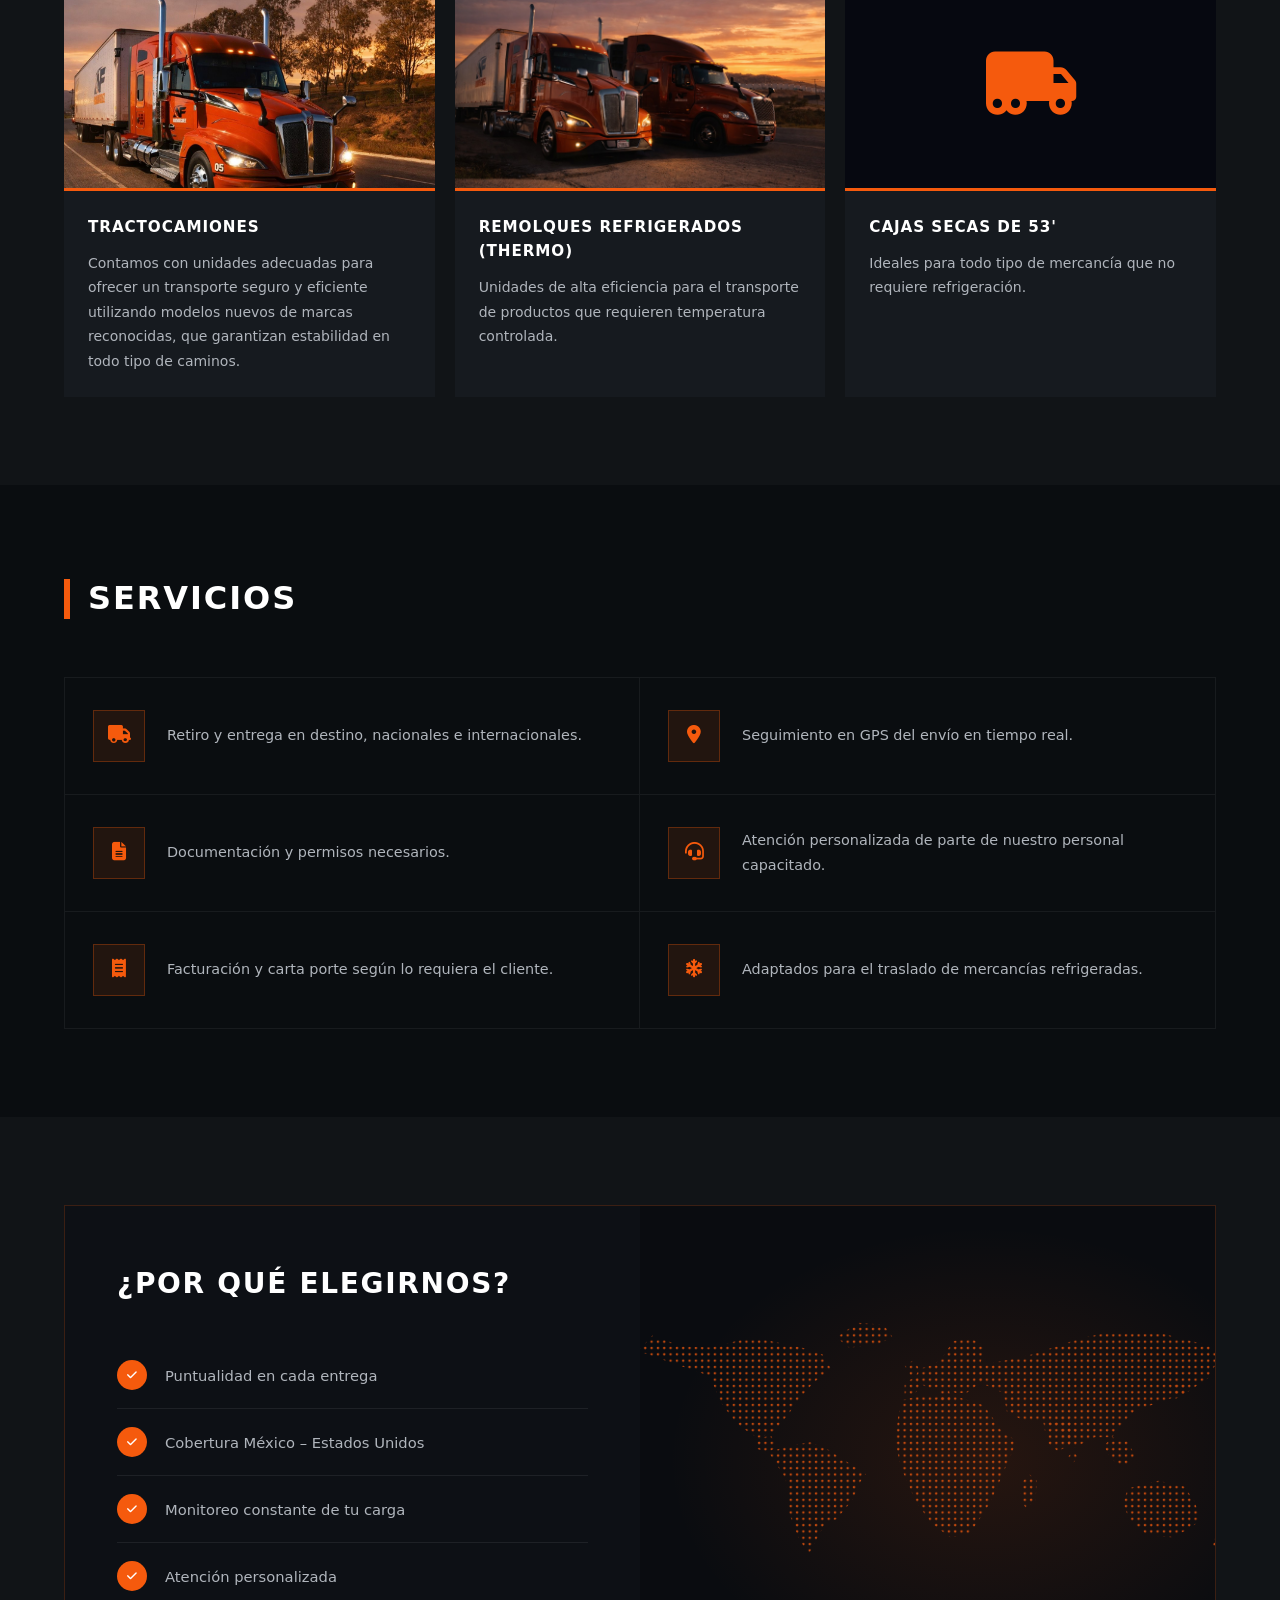
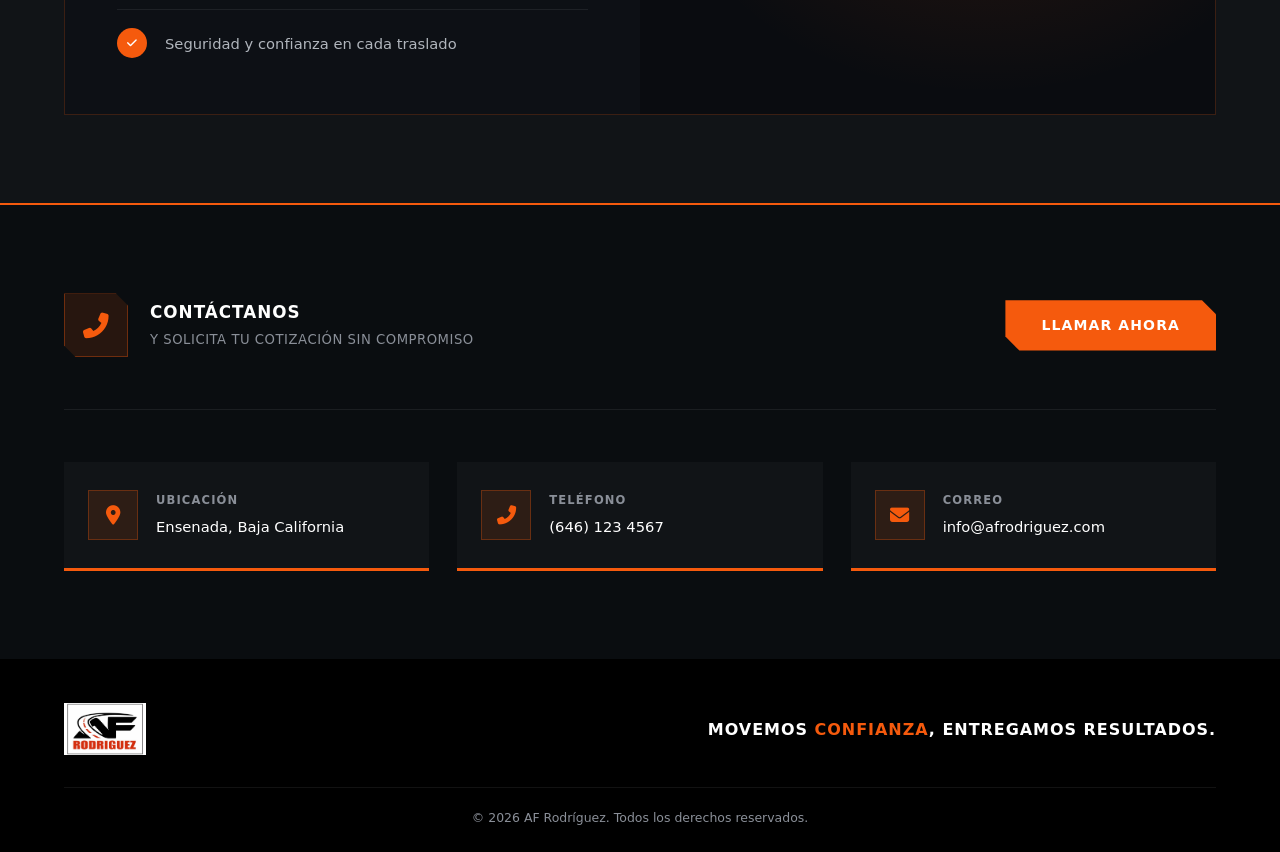
==== commit 5efc9431: "Corrige prefijo telefónico a +52 (México)" ====
--- a/index.html
+++ b/index.html
@@ -50,13 +50,13 @@
             <a href="#contacto" class="drawer-btn">Contacto</a>
         </div>
         <div class="drawer-social">
-            <a href="tel:+16461234567" class="drawer-social-icon" aria-label="Teléfono">
+            <a href="tel:+526461234567" class="drawer-social-icon" aria-label="Teléfono">
                 <i class="fas fa-phone"></i>
             </a>
             <a href="#" class="drawer-social-icon" aria-label="Instagram">
                 <i class="fab fa-instagram"></i>
             </a>
-            <a href="https://wa.me/16461234567" class="drawer-social-icon" aria-label="WhatsApp">
+            <a href="https://wa.me/526461234567" class="drawer-social-icon" aria-label="WhatsApp">
                 <i class="fab fa-whatsapp"></i>
             </a>
         </div>
@@ -284,7 +284,7 @@
                         <span>Y solicita tu cotización sin compromiso</span>
                     </div>
                 </div>
-                <a href="tel:+16461234567" class="btn-orange">Llamar Ahora</a>
+                <a href="tel:+526461234567" class="btn-orange">Llamar Ahora</a>
             </div>
             <div class="contacto-grid">
                 <div class="contacto-item fade-in">
@@ -298,7 +298,7 @@
                     <div class="contacto-icon"><i class="fas fa-phone-alt"></i></div>
                     <div>
                         <strong>TELÉFONO</strong>
-                        <a href="tel:+16461234567">(646) 123 4567</a>
+                        <a href="tel:+526461234567">(646) 123 4567</a>
                     </div>
                 </div>
                 <div class="contacto-item fade-in">
--- a/css/styles.css
+++ b/css/styles.css
@@ -601,9 +601,6 @@
 .porque-right {
     position: relative;
     overflow: hidden;
-    display: flex;
-    align-items: center;
-    justify-content: center;
     background: #0a0c10;
 }
 
@@ -612,15 +609,18 @@
     inset: 0;
     background: radial-gradient(ellipse at 60% 50%, rgba(245, 90, 13, 0.12) 0%, transparent 65%);
     pointer-events: none;
+    z-index: 1;
 }
 
 .world-map {
-    width: 105%;
-    height: 105%;
     position: absolute;
-    top: -2%;
-    left: -2%;
+    top: 50%;
+    left: 50%;
+    transform: translate(-50%, -50%);
+    width: 110%;
+    height: 110%;
     opacity: 0.75;
+    z-index: 0;
 }
 
 /* ===========================
@@ -792,13 +792,6 @@
         grid-template-columns: 1fr 1fr;
     }
 
-    .porque-card {
-        grid-template-columns: 1fr;
-    }
-
-    .porque-right {
-        height: 260px;
-    }
 
     .contacto-grid {
         grid-template-columns: 1fr;
@@ -1007,8 +1000,30 @@
     .servicio-item:last-child { border-bottom: none; }
 
     /* Porque */
-    .porque-left { padding: 40px 28px; }
-    .porque-right { height: 200px; }
+    .porque-card {
+        grid-template-columns: 1fr;
+        width: 520px;
+        max-width: 100%;
+        margin: 0 auto;
+    }
+
+    .porque-left {
+        padding: 40px 28px;
+        z-index: 2;
+    }
+
+    .porque-right {
+        display: block;
+        position: absolute;
+        inset: 0;
+        opacity: 0.18;
+    }
+
+    .world-map {
+        width: 100%;
+        height: 100%;
+        opacity: 1;
+    }
 
     /* Contacto */
     .contacto-top {
